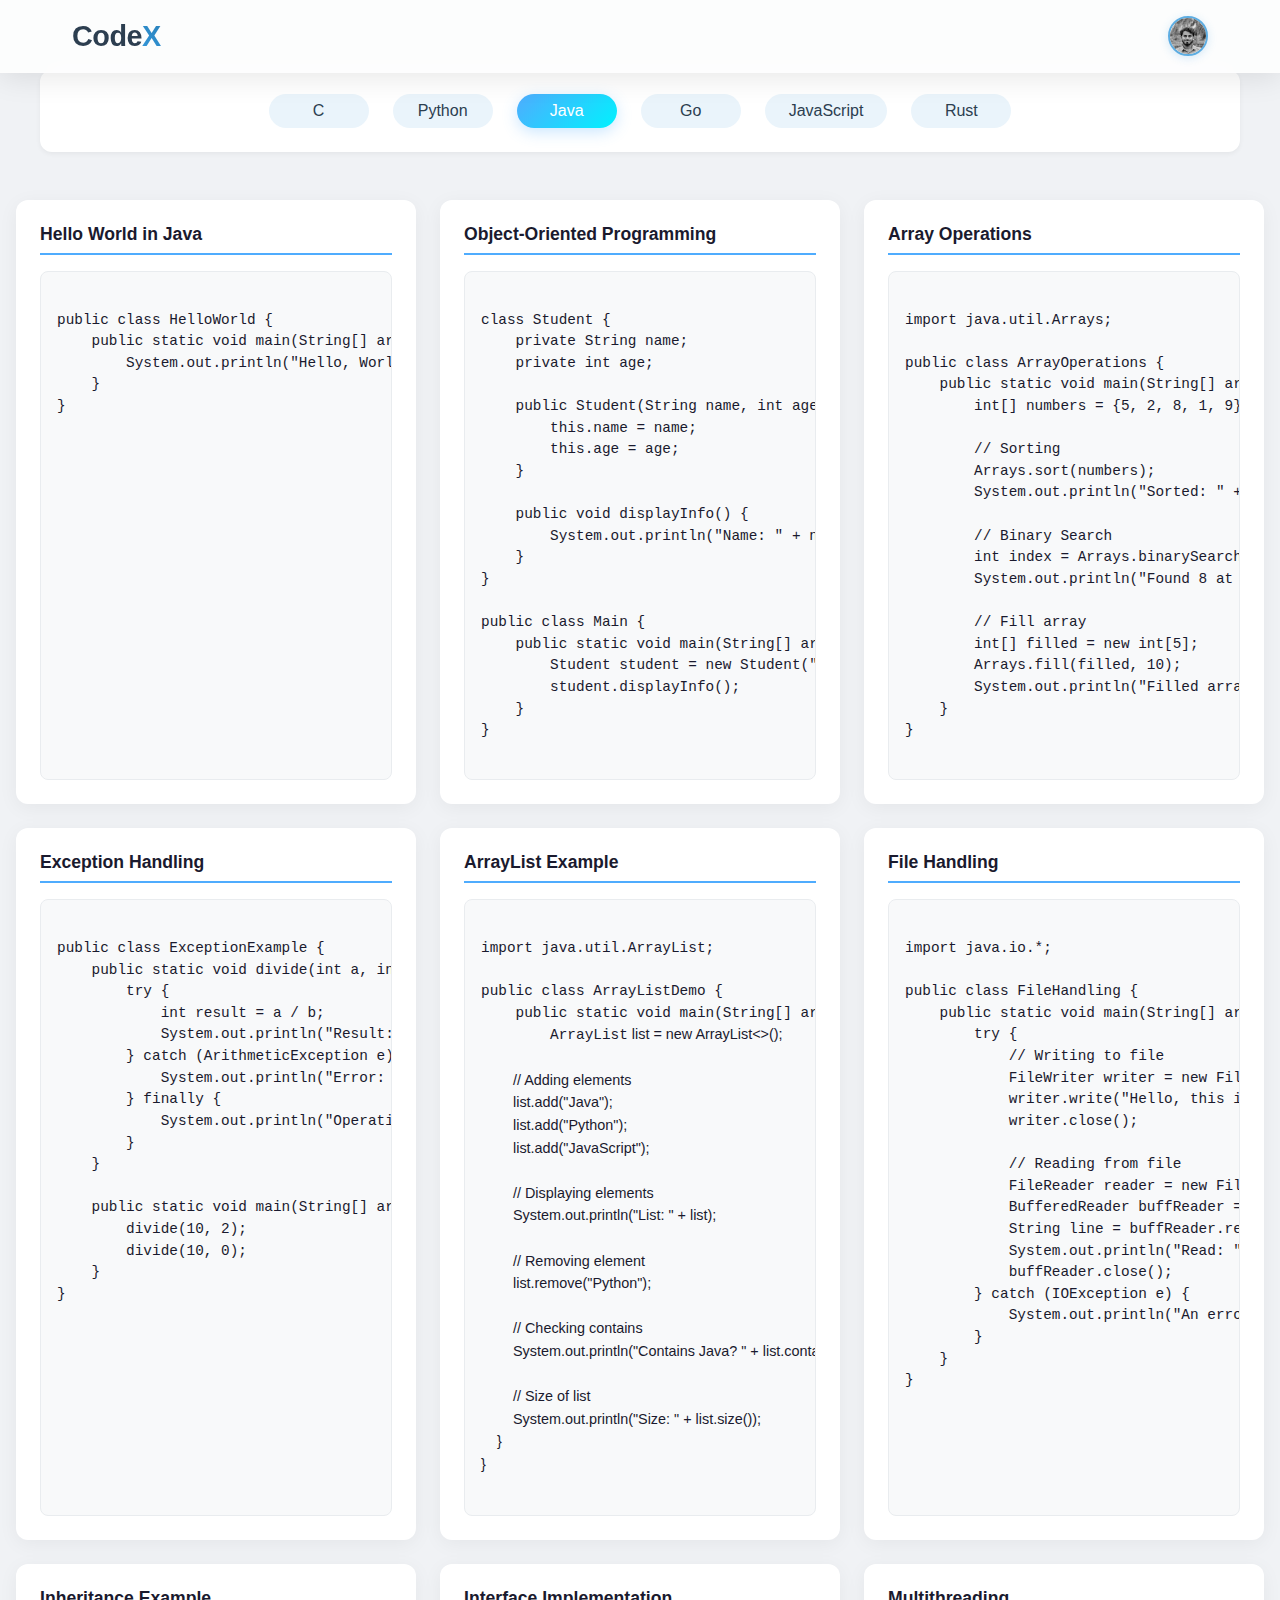
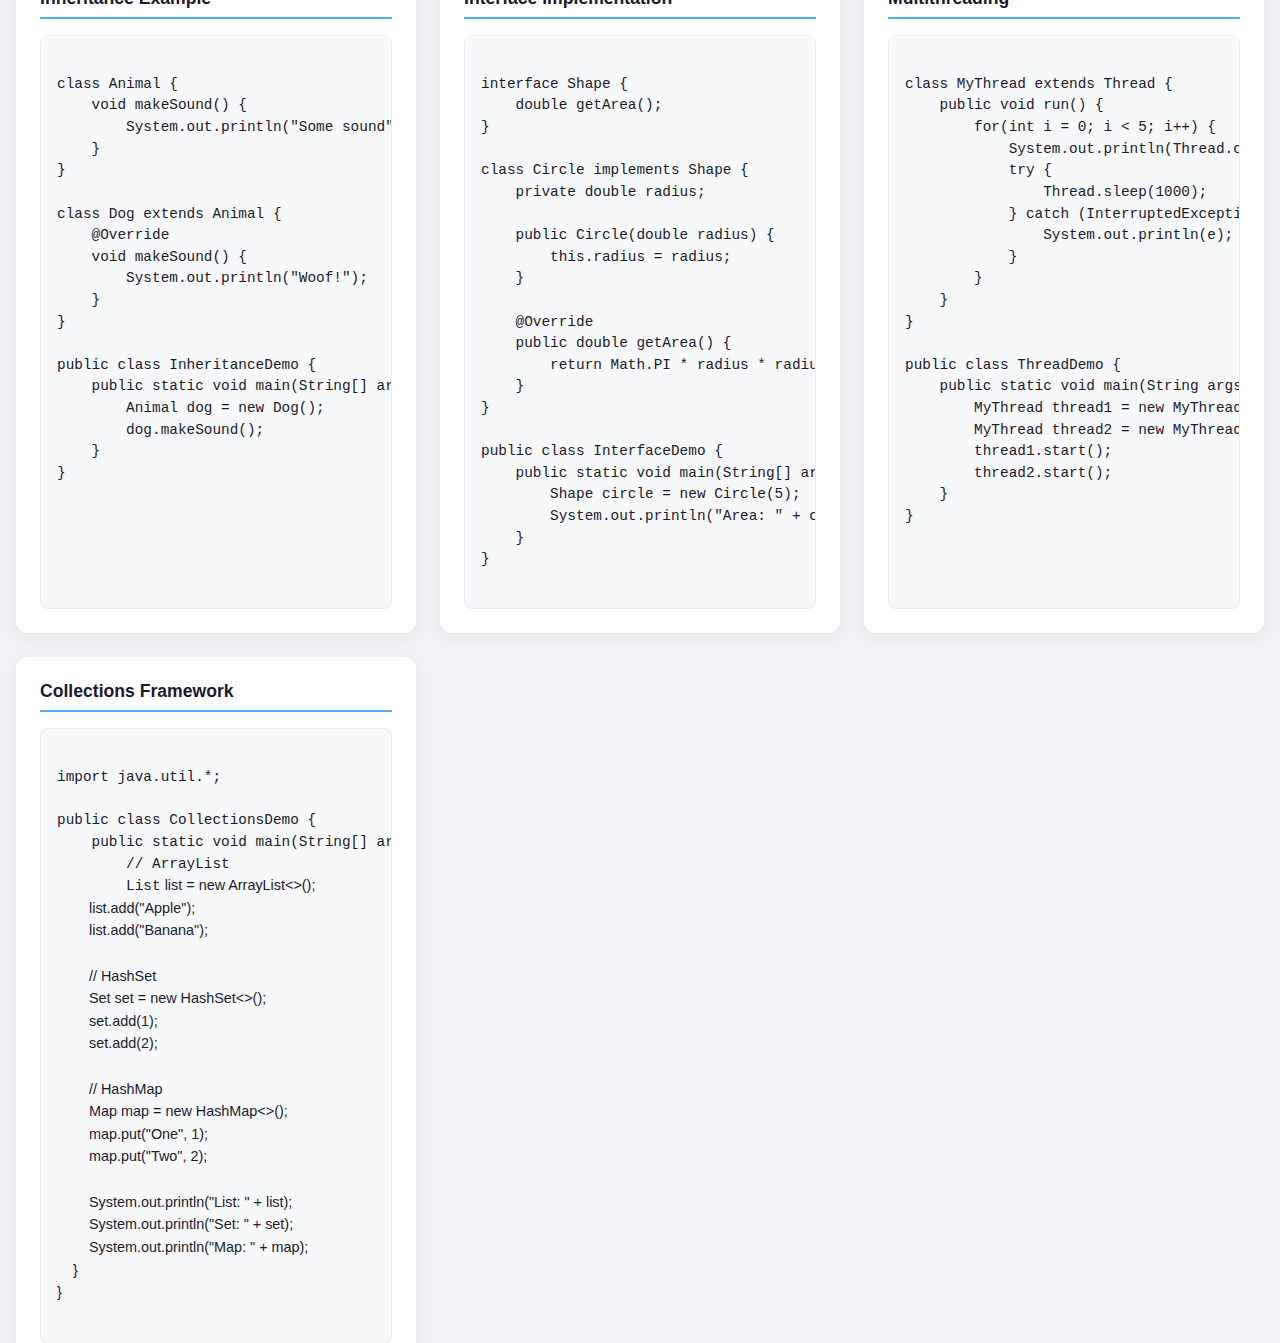
==== java.html @ 55d1ca86 "new" ====
<!DOCTYPE html>
<html lang="en">
<head>
    <meta charset="UTF-8">
    <meta name="viewport" content="width=device-width, initial-scale=1.0">
    <title>CodeX - Java Programming</title>
    <link rel="stylesheet" href="style.css">
    <link rel="stylesheet" href="https://cdnjs.cloudflare.com/ajax/libs/font-awesome/5.15.4/css/all.min.css">
</head>
<body>
  
        <nav>
            <div class="nav-content">
                <div class="logo">
                    <h1>Code<span>X</span></h1>
                </div>
                <div class="nav-profile">
                    <div class="profile-mini">
                        <img src="profile.jpeg" alt="Abdul Mausooq">
                    </div>
                    <div class="nav-menu-backdrop"></div>
                    <div class="nav-menu">
                        <a href="index.html#home"><i class="fas fa-home"></i>Home</a>
                        <a href="index.html#languages"><i class="fas fa-code"></i>Languages</a>
                        <a href="index.html#about"><i class="fas fa-user"></i>About</a>
                        <a href="index.html#contact"><i class="fas fa-envelope"></i>Contact</a>
                    </div>
                </div>
            </div>
        </nav>
   
    
    <div class="sem">
        <a href="c.html">C</a>
        <a href="python.html">Python</a>
        <a href="java.html" class="active">Java</a>
        <a href="go.html">Go</a>
        <a href="javascript.html">JavaScript</a>
        <a href="rust.html">Rust</a>
    </div>

    <div class="cont">
        <div class="box" id="1">
            <h3>Hello World in Java</h3>
            <pre><code>
public class HelloWorld {
    public static void main(String[] args) {
        System.out.println("Hello, World!");
    }
}
            </code></pre>
        </div>

        <div class="box" id="2">
            <h3>Object-Oriented Programming</h3>
            <pre><code>
class Student {
    private String name;
    private int age;

    public Student(String name, int age) {
        this.name = name;
        this.age = age;
    }

    public void displayInfo() {
        System.out.println("Name: " + name + ", Age: " + age);
    }
}

public class Main {
    public static void main(String[] args) {
        Student student = new Student("John", 20);
        student.displayInfo();
    }
}
            </code></pre>
        </div>

        <div class="box" id="3">
            <h3>Array Operations</h3>
            <pre><code>
import java.util.Arrays;

public class ArrayOperations {
    public static void main(String[] args) {
        int[] numbers = {5, 2, 8, 1, 9};
        
        // Sorting
        Arrays.sort(numbers);
        System.out.println("Sorted: " + Arrays.toString(numbers));
        
        // Binary Search
        int index = Arrays.binarySearch(numbers, 8);
        System.out.println("Found 8 at index: " + index);
        
        // Fill array
        int[] filled = new int[5];
        Arrays.fill(filled, 10);
        System.out.println("Filled array: " + Arrays.toString(filled));
    }
}
            </code></pre>
        </div>

        <div class="box" id="4">
            <h3>Exception Handling</h3>
            <pre><code>
public class ExceptionExample {
    public static void divide(int a, int b) {
        try {
            int result = a / b;
            System.out.println("Result: " + result);
        } catch (ArithmeticException e) {
            System.out.println("Error: Division by zero!");
        } finally {
            System.out.println("Operation completed");
        }
    }

    public static void main(String[] args) {
        divide(10, 2);
        divide(10, 0);
    }
}
            </code></pre>
        </div>

        <div class="box" id="5">
            <h3>ArrayList Example</h3>
            <pre><code>
import java.util.ArrayList;

public class ArrayListDemo {
    public static void main(String[] args) {
        ArrayList<String> list = new ArrayList<>();
        
        // Adding elements
        list.add("Java");
        list.add("Python");
        list.add("JavaScript");
        
        // Displaying elements
        System.out.println("List: " + list);
        
        // Removing element
        list.remove("Python");
        
        // Checking contains
        System.out.println("Contains Java? " + list.contains("Java"));
        
        // Size of list
        System.out.println("Size: " + list.size());
    }
}
            </code></pre>
        </div>

        <div class="box" id="6">
            <h3>File Handling</h3>
            <pre><code>
import java.io.*;

public class FileHandling {
    public static void main(String[] args) {
        try {
            // Writing to file
            FileWriter writer = new FileWriter("test.txt");
            writer.write("Hello, this is a test file!");
            writer.close();

            // Reading from file
            FileReader reader = new FileReader("test.txt");
            BufferedReader buffReader = new BufferedReader(reader);
            String line = buffReader.readLine();
            System.out.println("Read: " + line);
            buffReader.close();
        } catch (IOException e) {
            System.out.println("An error occurred: " + e.getMessage());
        }
    }
}
            </code></pre>
        </div>

        <div class="box" id="7">
            <h3>Inheritance Example</h3>
            <pre><code>
class Animal {
    void makeSound() {
        System.out.println("Some sound");
    }
}

class Dog extends Animal {
    @Override
    void makeSound() {
        System.out.println("Woof!");
    }
}

public class InheritanceDemo {
    public static void main(String[] args) {
        Animal dog = new Dog();
        dog.makeSound();
    }
}
            </code></pre>
        </div>

        <div class="box" id="8">
            <h3>Interface Implementation</h3>
            <pre><code>
interface Shape {
    double getArea();
}

class Circle implements Shape {
    private double radius;
    
    public Circle(double radius) {
        this.radius = radius;
    }
    
    @Override
    public double getArea() {
        return Math.PI * radius * radius;
    }
}

public class InterfaceDemo {
    public static void main(String[] args) {
        Shape circle = new Circle(5);
        System.out.println("Area: " + circle.getArea());
    }
}
            </code></pre>
        </div>

        <div class="box" id="9">
            <h3>Multithreading</h3>
            <pre><code>
class MyThread extends Thread {
    public void run() {
        for(int i = 0; i < 5; i++) {
            System.out.println(Thread.currentThread().getId() + " Value " + i);
            try {
                Thread.sleep(1000);
            } catch (InterruptedException e) {
                System.out.println(e);
            }
        }
    }
}

public class ThreadDemo {
    public static void main(String args[]) {
        MyThread thread1 = new MyThread();
        MyThread thread2 = new MyThread();
        thread1.start();
        thread2.start();
    }
}
            </code></pre>
        </div>

        <div class="box" id="10">
            <h3>Collections Framework</h3>
            <pre><code>
import java.util.*;

public class CollectionsDemo {
    public static void main(String[] args) {
        // ArrayList
        List<String> list = new ArrayList<>();
        list.add("Apple");
        list.add("Banana");
        
        // HashSet
        Set<Integer> set = new HashSet<>();
        set.add(1);
        set.add(2);
        
        // HashMap
        Map<String, Integer> map = new HashMap<>();
        map.put("One", 1);
        map.put("Two", 2);
        
        System.out.println("List: " + list);
        System.out.println("Set: " + set);
        System.out.println("Map: " + map);
    }
}
            </code></pre>
        </div>
    </div>

    <script>
        document.querySelectorAll('.box').forEach(box => {
            const codeBlock = box.querySelector('code');
            const copyButton = document.createElement('button');
            copyButton.className = 'copy-btn';
            copyButton.innerHTML = '<i class="fas fa-copy"></i> Copy';
            
            copyButton.addEventListener('click', async () => {
                try {
                    await navigator.clipboard.writeText(codeBlock.textContent.trim());
                    copyButton.innerHTML = '<i class="fas fa-check"></i> Copied!';
                    copyButton.classList.add('copied');
                    setTimeout(() => {
                        copyButton.innerHTML = '<i class="fas fa-copy"></i> Copy';
                        copyButton.classList.remove('copied');
                    }, 2000);
                } catch (err) {
                    console.error('Failed to copy text: ', err);
                }
            });
            
            box.appendChild(copyButton);
        });
    </script>
</body>
</html>
---- style.css ----
@import url('https://fonts.googleapis.com/css2?family=Cormorant+Garamond:ital,wght@0,300;1,400&family=EB+Garamond:wght@400;800&display=swap');
/* font-family: 'Cormorant Garamond', serif;
font-family: 'EB Garamond', serif; */
*{
    margin: 0;
    padding: 0;
    box-sizing: border-box;
    font-family: 'Segoe UI', sans-serif;
}
body{
    background: #f0f2f5;
}

header {
    background: #2c3e50;
    padding: 1rem 2rem;
    box-shadow: 0 2px 5px rgba(0,0,0,0.1);
}

nav h1 {
    color: #fff;
    font-size: 2rem;
    letter-spacing: 1px;
}

nav h1 span {
    color: #3498db;
}

.sem {
    display: flex;
    justify-content: center;
    gap: 1.5rem;
    padding: 1.5rem;
    background: #fff;
    margin: 70px auto 2rem;
    box-shadow: 0 2px 5px rgba(0,0,0,0.05);
    flex-wrap: wrap;
    max-width: 1200px;
    border-radius: 12px;
}

.sem a {
    text-decoration: none;
    color: #2c3e50;
    padding: 0.5rem 1.5rem;
    border-radius: 25px;
    transition: all 0.3s ease;
    min-width: 100px;
    text-align: center;
    font-weight: 500;
    background: rgba(52, 152, 219, 0.1);
}

.sem a:hover {
    background: linear-gradient(135deg, #4facfe 0%, #00f2fe 100%);
    color: #fff;
    transform: translateY(-2px);
    box-shadow: 0 4px 15px rgba(79, 172, 254, 0.3);
}

.sem a.active {
    background: linear-gradient(135deg, #4facfe 0%, #00f2fe 100%);
    color: #fff;
    box-shadow: 0 4px 15px rgba(79, 172, 254, 0.3);
}

.cont {
    display: grid;
    grid-template-columns: repeat(auto-fit, minmax(300px, 1fr));
    gap: 1.5rem;
    padding: 1rem;
    max-width: 1400px;
    margin: 0 auto;
}

.box {
    background: #ffffff;
    border-radius: 12px;
    padding: 1.5rem;
    box-shadow: 0 4px 20px rgba(0, 0, 0, 0.05);
    transition: all 0.3s ease;
    display: flex;
    flex-direction: column;
    height: 100%;
    position: relative;
    overflow: hidden;
}

.box:hover {
    transform: translateY(-5px);
    box-shadow: 0 8px 25px rgba(0, 0, 0, 0.1);
}

.box h3 {
    color: #1a1a2e;
    margin-bottom: 1rem;
    padding-bottom: 0.5rem;
    border-bottom: 2px solid #4facfe;
    font-size: 1.1rem;
}

pre {
    flex: 1;
    margin: 0;
    position: relative;
    background: #f8f9fa;
    border-radius: 8px;
    border: 1px solid #e9ecef;
}

pre code {
    display: block;
    padding: 1rem;
    overflow-x: auto;
    font-family: 'Consolas', monospace;
    font-size: 0.9rem;
    color: #1a1a2e;
    line-height: 1.5;
}

.copy-btn {
    position: absolute;
    top: 1rem;
    right: 1rem;
    padding: 0.5rem 1rem;
    background: #4facfe;
    color: white;
    border: none;
    border-radius: 6px;
    cursor: pointer;
    opacity: 0;
    transform: translateY(-5px);
    transition: all 0.3s ease;
    font-size: 0.9rem;
    display: flex;
    align-items: center;
    gap: 0.5rem;
}

.box:hover .copy-btn {
    opacity: 1;
    transform: translateY(0);
}

.copy-btn:hover {
    background: #2980b9;
    transform: translateY(-2px);
}

.copy-btn.copied {
    background: #27ae60;
}

.copy-btn i {
    font-size: 0.9rem;
}

/* Animations */
@keyframes fadeIn {
    from {
        opacity: 0;
        transform: translateY(20px);
    }
    to {
        opacity: 1;
        transform: translateY(0);
    }
}

/* Scrollbar Styling */
::-webkit-scrollbar {
    width: 8px;
    height: 8px;
}

::-webkit-scrollbar-track {
    background: #f1f1f1;
}

::-webkit-scrollbar-thumb {
    background: #3498db;
    border-radius: 4px;
}

/* Media Queries */
@media (max-width: 768px) {
    .sem {
        gap: 1rem;
        padding: 1rem;
        margin: 60px 1rem 1.5rem;
    }
    
    .sem a {
        min-width: 80px;
        padding: 0.5rem 1rem;
        font-size: 0.9rem;
    }
    
    .cont {
        grid-template-columns: 1fr;
    }
    
    .box {
        margin: 0.5rem 0;
    }
}

/* Optional: Add syntax highlighting colors */
.keyword { color: #e83e8c; }
.string { color: #28a745; }
.comment { color: #6c757d; }
.function { color: #007bff; }
.number { color: #fd7e14; }

/* Optional: Add animation for the copy button */
@keyframes popIn {
    0% { transform: scale(0.8); }
    50% { transform: scale(1.1); }
    100% { transform: scale(1); }
}

.copy-btn.copied {
    animation: popIn 0.3s ease-in-out;
}

/* Hero Section */
.hero {
    background: linear-gradient(135deg, #2c3e50 0%, #3498db 100%);
    color: white;
    padding: 4rem 2rem;
    text-align: center;
}

.hero-content h1 {
    font-size: 3rem;
    margin-bottom: 1rem;
}

.hero-content p {
    font-size: 1.2rem;
    margin-bottom: 2rem;
}

.cta-buttons {
    display: flex;
    gap: 1rem;
    justify-content: center;
}

.cta-primary, .cta-secondary {
    padding: 0.8rem 1.5rem;
    border-radius: 25px;
    text-decoration: none;
    transition: all 0.3s ease;
}

.cta-primary {
    background: #3498db;
    color: white;
}

.cta-secondary {
    background: white;
    color: #2c3e50;
}

/* Language Grid */
.language-grid {
    padding: 4rem 2rem;
}

.grid {
    display: grid;
    grid-template-columns: repeat(auto-fit, minmax(250px, 1fr));
    gap: 2rem;
    padding: 2rem 0;
}

.card {
    background: white;
    padding: 2rem;
    border-radius: 10px;
    text-align: center;
    text-decoration: none;
    color: #2c3e50;
    box-shadow: 0 2px 15px rgba(0,0,0,0.1);
    transition: transform 0.3s ease;
}

.card:hover {
    transform: translateY(-5px);
}

.card i {
    font-size: 2.5rem;
    color: #3498db;
    margin-bottom: 1rem;
}

/* About Section */
.about {
    background: #f8f9fa;
    padding: 5rem 2rem;
    position: relative;
    overflow: hidden;
}

.about h2 {
    text-align: center;
    margin-bottom: 3rem;
    font-size: 2.5rem;
    color: #2c3e50;
}

.about h2 span {
    color: #3498db;
}

.about-content {
    max-width: 1200px;
    margin: 0 auto;
}

.about-description {
    text-align: center;
    max-width: 800px;
    margin: 0 auto 3rem;
    font-size: 1.1rem;
    line-height: 1.6;
    color: #555;
}

.features {
    display: grid;
    grid-template-columns: repeat(auto-fit, minmax(250px, 1fr));
    gap: 2rem;
    margin: 3rem 0;
}

.feature {
    background: white;
    padding: 2rem;
    border-radius: 10px;
    text-align: center;
    transition: transform 0.3s ease, box-shadow 0.3s ease;
    box-shadow: 0 2px 15px rgba(0,0,0,0.1);
}

.feature:hover {
    transform: translateY(-5px);
    box-shadow: 0 5px 20px rgba(0,0,0,0.15);
}

.feature i {
    font-size: 2.5rem;
    color: #3498db;
    margin-bottom: 1.5rem;
}

.feature h4 {
    color: #2c3e50;
    margin-bottom: 1rem;
    font-size: 1.2rem;
}

.feature p {
    color: #666;
    line-height: 1.5;
}

.about-stats {
    display: flex;
    justify-content: center;
    gap: 4rem;
    margin-top: 4rem;
}

.stat {
    text-align: center;
}

.stat-number {
    display: block;
    font-size: 2.5rem;
    font-weight: bold;
    color: #3498db;
    margin-bottom: 0.5rem;
}

.stat-label {
    color: #666;
    font-size: 1.1rem;
}

/* Animation for stats */
@keyframes countUp {
    from { opacity: 0; transform: translateY(20px); }
    to { opacity: 1; transform: translateY(0); }
}

.stat {
    animation: countUp 1s ease-out forwards;
}

/* Responsive Design */
@media (max-width: 768px) {
    .about {
        padding: 3rem 1rem;
    }

    .features {
        grid-template-columns: 1fr;
        gap: 1.5rem;
    }

    .about-stats {
        flex-direction: column;
        gap: 2rem;
    }

    .stat-number {
        font-size: 2rem;
    }
}

/* Contact Section */
.contact {
    padding: 5rem 2rem;
    background: linear-gradient(135deg, #f8f9fa 0%, #e9ecef 100%);
}

.contact h2 {
    text-align: center;
    margin-bottom: 2rem;
    font-size: 2.5rem;
    color: #2c3e50;
}

.contact h2 span {
    color: #3498db;
}

.contact-content {
    max-width: 800px;
    margin: 0 auto;
    text-align: center;
}

.contact-description {
    font-size: 1.1rem;
    color: #666;
    margin-bottom: 3rem;
    line-height: 1.6;
}

.social-links {
    display: flex;
    justify-content: center;
    gap: 2rem;
    margin-bottom: 3rem;
    flex-wrap: wrap;
}

.social-link {
    display: flex;
    flex-direction: column;
    align-items: center;
    text-decoration: none;
    color: #2c3e50;
    padding: 1.5rem;
    border-radius: 10px;
    background: white;
    box-shadow: 0 2px 15px rgba(0,0,0,0.1);
    transition: all 0.3s ease;
    min-width: 120px;
}

.social-link:hover {
    transform: translateY(-5px);
    box-shadow: 0 5px 20px rgba(0,0,0,0.15);
    color: #3498db;
}

.social-link i {
    font-size: 2rem;
    margin-bottom: 0.8rem;
}

.social-link span {
    font-size: 0.9rem;
    font-weight: 500;
}

.contact-footer {
    margin-top: 3rem;
    padding-top: 2rem;
    border-top: 1px solid #dee2e6;
}

.contact-footer p {
    color: #666;
    margin: 0.5rem 0;
}

/* Animation for social links */
@keyframes fadeInUp {
    from {
        opacity: 0;
        transform: translateY(20px);
    }
    to {
        opacity: 1;
        transform: translateY(0);
    }
}

.social-link {
    animation: fadeInUp 0.5s ease forwards;
    animation-delay: calc(var(--i) * 0.1s);
}

/* Footer */
footer {
    background: #2c3e50;
    color: white;
    padding: 2rem;
}

.footer-content {
    display: flex;
    justify-content: space-between;
    align-items: center;
    max-width: 1200px;
    margin: 0 auto;
}

.footer-links {
    display: flex;
    gap: 1rem;
}

.footer-links a {
    color: white;
    text-decoration: none;
}

/* Responsive Design */
@media (max-width: 768px) {
    .hero-content h1 {
        font-size: 2rem;
    }
    
    .cta-buttons {
        flex-direction: column;
        align-items: center;
    }
    
    .footer-content {
        flex-direction: column;
        text-align: center;
        gap: 1rem;
    }
}

/* Navigation */
nav {
    position: fixed;
    top: 0;
    left: 0;
    right: 0;
    z-index: 1000;
    backdrop-filter: blur(10px);
    -webkit-backdrop-filter: blur(10px);
    background: rgba(255, 255, 255, 0.8);
    border-bottom: 1px solid rgba(255, 255, 255, 0.1);
    box-shadow: 0 4px 30px rgba(0, 0, 0, 0.1);
}

.nav-content {
    max-width: 1200px;
    margin: 0 auto;
    display: flex;
    justify-content: space-between;
    align-items: center;
    padding: 1rem 2rem;
}

.logo h1 {
    color: #2c3e50;
    font-size: 1.8rem;
    font-weight: 700;
    letter-spacing: -0.5px;
}

.logo span {
    color: #3498db;
    background: linear-gradient(45deg, #3498db, #2980b9);
    -webkit-background-clip: text;
    -webkit-text-fill-color: transparent;
}

.nav-profile {
    position: relative;
}

.profile-mini {
    width: 40px;
    height: 40px;
    border-radius: 50%;
    overflow: hidden;
    cursor: pointer;
    border: 2px solid rgba(52, 152, 219, 0.8);
    box-shadow: 0 2px 10px rgba(52, 152, 219, 0.2);
    transition: all 0.3s ease;
}

.profile-mini img {
    width: 100%;
    height: 100%;
    object-fit: cover;
    filter: grayscale(100%);
    transition: all 0.3s ease;
}

.profile-mini:hover {
    transform: scale(1.1);
    border-color: #3498db;
}

.profile-mini:hover img {
    filter: grayscale(0%);
}

.nav-menu {
    position: absolute;
    top: calc(100% + 10px);
    right: 0;
    background: rgba(255, 255, 255, 0.95);
    backdrop-filter: blur(10px);
    -webkit-backdrop-filter: blur(10px);
    border-radius: 16px;
    padding: 0.8rem 0;
    box-shadow: 0 4px 30px rgba(0, 0, 0, 0.1),
                inset 0 1px 0 rgba(255, 255, 255, 0.6);
    border: 1px solid rgba(255, 255, 255, 0.3);
    opacity: 0;
    visibility: hidden;
    transform: translateY(20px);
    transition: all 0.4s cubic-bezier(0.165, 0.84, 0.44, 1);
    min-width: 200px;
    z-index: 1000;
    pointer-events: none;
}

.nav-profile:hover .nav-menu {
    opacity: 1;
    visibility: visible;
    transform: translateY(0);
    pointer-events: auto;
}

.nav-menu a {
    display: flex;
    align-items: center;
    padding: 0.8rem 1.5rem;
    color: #2c3e50;
    text-decoration: none;
    font-weight: 500;
    font-size: 0.95rem;
    transition: all 0.15s ease;
    opacity: 0;
    transform: translateX(-5px);
    gap: 10px;
}

.nav-profile:hover .nav-menu a {
    opacity: 1;
    transform: translateX(0);
}

/* Style the icons */
.nav-menu a i {
    width: 20px;
    text-align: center;
    font-size: 1rem;
    transition: transform 0.15s ease;
}

/* Color each icon */
.nav-menu a[href="#home"] i { color: #3498db; }
.nav-menu a[href="#languages"] i { color: #e74c3c; }
.nav-menu a[href="#about"] i { color: #2ecc71; }
.nav-menu a[href="#contact"] i { color: #f39c12; }

/* Hover effects */
.nav-menu a:hover {
    background: rgba(52, 152, 219, 0.1);
    padding-left: 2rem;
}

.nav-menu a:hover i {
    transform: scale(1.1);
}

/* Remove the previous ::before pseudo-elements */
.nav-menu a::before {
    display: none;
}

/* Dropdown arrow */
.nav-menu::before {
    content: '';
    position: absolute;
    top: -8px;
    right: 16px;
    border-left: 8px solid transparent;
    border-right: 8px solid transparent;
    border-bottom: 8px solid rgba(255, 255, 255, 0.95);
    transition: opacity 0.3s ease;
    opacity: 0;
}

.nav-profile:hover .nav-menu::before {
    opacity: 1;
    transition-delay: 0.1s;
}

/* Add subtle line between items */
.nav-menu a:not(:last-child) {
    border-bottom: 1px solid rgba(0, 0, 0, 0.05);
}

/* Mobile optimization */
@media (max-width: 768px) {
    .nav-menu {
        position: fixed;
        top: auto;
        bottom: 20px;
        right: 20px;
        transform: translateY(100px);
        padding: 0.5rem;
        background: rgba(255, 255, 255, 0.98);
    }

    .nav-profile:hover .nav-menu {
        transform: translateY(0);
    }

    .nav-menu::before {
        display: none;
    }

    .nav-menu a {
        padding: 0.7rem 1.2rem;
        font-size: 0.9rem;
    }
}

/* Add subtle animation for menu appearance */
@keyframes menuFadeIn {
    from {
        opacity: 0;
        transform: translateY(-20px);
    }
    to {
        opacity: 1;
        transform: translateY(0);
    }
}

.nav-menu.visible {
    animation: menuFadeIn 0.3s ease forwards;
}

/* Profile Image Styling */
.profile-container {
    position: relative;
    width: 200px;
    height: 200px;
    margin: 0 auto 2rem;
    border-radius: 50%;
    overflow: hidden;
    border: 4px solid #fff;
    box-shadow: 0 5px 15px rgba(0,0,0,0.3);
    animation: profileFadeIn 1s ease-out;
}

.profile-image {
    width: 100%;
    height: 100%;
    object-fit: cover;
    filter: grayscale(100%);
    transition: all 0.5s ease;
}

.profile-overlay {
    position: absolute;
    top: 0;
    left: 0;
    width: 100%;
    height: 100%;
    background: linear-gradient(180deg, rgba(52, 152, 219, 0) 0%, rgba(52, 152, 219, 0.1) 100%);
    transition: opacity 0.3s ease;
}

.profile-container:hover .profile-image {
    filter: grayscale(0%);
    transform: scale(1.1);
}

.profile-container:hover .profile-overlay {
    opacity: 0;
}

@keyframes profileFadeIn {
    from {
        opacity: 0;
        transform: translateY(20px);
    }
    to {
        opacity: 1;
        transform: translateY(0);
    }
}

/* Responsive adjustments */
@media (max-width: 768px) {
    .profile-container {
        width: 150px;
        height: 150px;
        margin-bottom: 1.5rem;
    }
}

.programmer-animation {
    width: 300px;
    height: 300px;
    margin: 0 auto 2rem;
    animation: float 3s ease-in-out infinite;
}

.programmer-animation img {
    width: 100%;
    height: 100%;
    object-fit: contain;
    mix-blend-mode: multiply;
}

@keyframes float {
    0% {
        transform: translateY(0px);
    }
    50% {
        transform: translateY(-10px);
    }
    100% {
        transform: translateY(0px);
    }
}

/* Responsive adjustments */
@media (max-width: 768px) {
    .programmer-animation {
        width: 200px;
        height: 200px;
    }
}

/* Mobile-specific styles */
@media (max-width: 768px) {
    .nav-menu {
        position: fixed;
        top: auto;
        bottom: 80px; /* Increased distance from bottom */
        right: 20px;
        background: rgba(255, 255, 255, 0.98);
        box-shadow: 0 5px 20px rgba(0, 0, 0, 0.15);
        border-radius: 12px;
        padding: 0.5rem;
        min-width: 160px; /* Reduced width for mobile */
        transform: translateY(10px);
        z-index: 1001; /* Ensure it's above other elements */
    }

    .nav-menu a {
        padding: 12px 16px;
        margin: 2px 0;
        border-radius: 8px;
        font-size: 14px; /* Slightly smaller font */
        display: flex;
        align-items: center;
        justify-content: flex-start;
        gap: 10px;
    }

    /* Remove the dropdown arrow for mobile */
    .nav-menu::before {
        display: none;
    }

    /* Add touch-friendly tap targets */
    .nav-menu a {
        min-height: 44px; /* iOS recommended touch target size */
    }

    /* Prevent body scroll when menu is open */
    body.menu-open {
        overflow: hidden;
    }

    /* Add backdrop for mobile */
    .nav-menu-backdrop {
        display: none;
        position: fixed;
        top: 0;
        left: 0;
        right: 0;
        bottom: 0;
        background: rgba(0, 0, 0, 0.5);
        z-index: 1000;
    }

    .nav-menu-backdrop.active {
        display: block;
    }
}

/* iPhone-specific adjustments */
@media (max-width: 390px) { /* iPhone 14 width */
    .nav-menu {
        right: 50%;
        transform: translateX(50%) translateY(10px);
        width: 90%;
        max-width: 300px;
        bottom: 100px;
    }

    .nav-profile:hover .nav-menu {
        transform: translateX(50%) translateY(0);
    }
}

/* Mobile Navigation Styles */
@media (max-width: 800px) {
    nav {
        position: fixed;
        bottom: 0;
        top: auto;
        background: rgba(255, 255, 255, 0.95);
        backdrop-filter: blur(10px);
        border-top: 1px solid rgba(0, 0, 0, 0.1);
        box-shadow: 0 -2px 10px rgba(0, 0, 0, 0.1);
    }

    .nav-content {
        padding: 0.8rem 1rem;
    }

    .nav-menu {
        position: fixed;
        bottom: 70px;
        left: 50%;
        transform: translateX(-50%);
        width: 90%;
        max-width: 360px;
        background: white;
        border-radius: 16px;
        box-shadow: 0 -2px 20px rgba(0, 0, 0, 0.15);
        display: none;
    }

    .nav-menu.active {
        display: block;
        animation: slideUp 0.3s ease-out forwards;
    }

    .nav-menu a {
        padding: 15px 20px;
        border-radius: 8px;
        margin: 5px 10px;
        font-size: 16px;
        display: flex;
        align-items: center;
        gap: 15px;
        background: rgba(255, 255, 255, 0.95);
    }

    .nav-menu a i {
        font-size: 20px;
    }

    /* Bottom Navigation Bar */
    .mobile-nav {
        display: flex;
        justify-content: space-between;
        align-items: center;
        padding: 0 20px;
    }

    .logo h1 {
        font-size: 1.5rem;
    }

    .profile-mini {
        width: 35px;
        height: 35px;
    }

    /* Animation for menu slide up */
    @keyframes slideUp {
        from {
            transform: translate(-50%, 20px);
            opacity: 0;
        }
        to {
            transform: translate(-50%, 0);
            opacity: 1;
        }
    }

    /* Backdrop styles */
    .nav-menu-backdrop.active {
        background: rgba(0, 0, 0, 0.5);
        backdrop-filter: blur(4px);
    }
}

/* Additional adjustments for shorter screens */
@media (max-height: 950px) and (max-width: 800px) {
    .nav-menu {
        bottom: 80px;
        max-height: calc(100vh - 180px);
        overflow-y: auto;
    }

    .nav-menu a {
        padding: 12px 16px;
    }
}

/* Responsive adjustments */
@media (max-width: 1200px) {
    .cont {
        grid-template-columns: repeat(auto-fit, minmax(280px, 1fr));
        padding: 1rem;
    }
}

@media (max-width: 768px) {
    .cont {
        grid-template-columns: 1fr;
        gap: 1rem;
        padding: 0.8rem;
    }

    .box {
        padding: 1.2rem;
        margin: 0.5rem 0;
    }

    .box h3 {
        font-size: 1rem;
        margin-bottom: 0.8rem;
    }

    pre code {
        font-size: 0.85rem;
        padding: 0.8rem;
    }

    .copy-btn {
        opacity: 1;
        transform: none;
        top: 0.8rem;
        right: 0.8rem;
        padding: 0.4rem 0.8rem;
        font-size: 0.8rem;
    }
}

/* Small screens */
@media (max-width: 480px) {
    .cont {
        padding: 0.5rem;
    }

    .box {
        padding: 1rem;
        border-radius: 8px;
    }

    pre {
        margin-top: 0.5rem;
    }

    pre code {
        padding: 0.8rem;
        font-size: 0.8rem;
    }
}

/* Landscape mode */
@media (max-height: 500px) and (orientation: landscape) {
    .cont {
        grid-template-columns: repeat(auto-fit, minmax(250px, 1fr));
    }

    .box {
        padding: 1rem;
    }

    pre code {
        max-height: 200px;
        overflow-y: auto;
    }
}

/* Dark mode support */
@media (prefers-color-scheme: dark) {
    .box {
        background: #1a1a2e;
        border: 1px solid rgba(255, 255, 255, 0.1);
    }

    .box h3 {
        color: #ffffff;
    }

    pre {
        background: #16213e;
        border-color: rgba(255, 255, 255, 0.1);
    }

    pre code {
        color: #ffffff;
    }
}
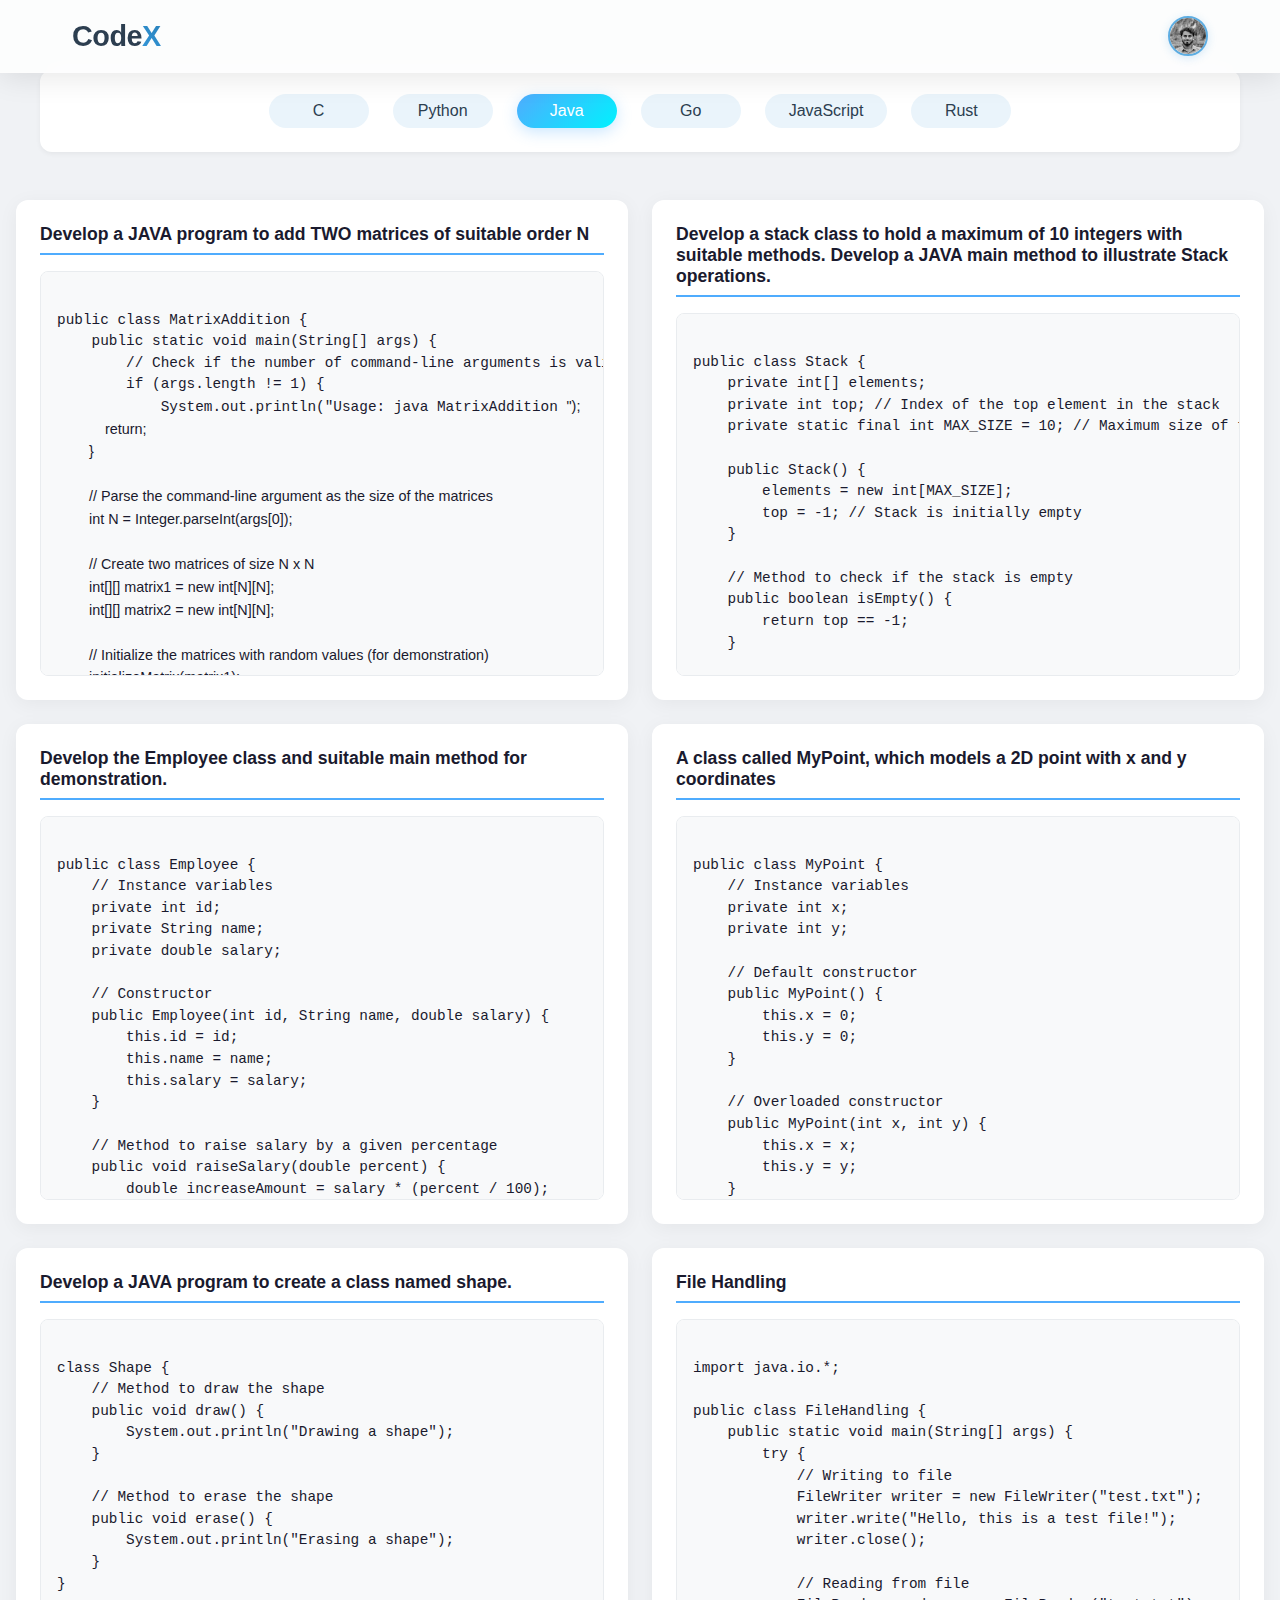
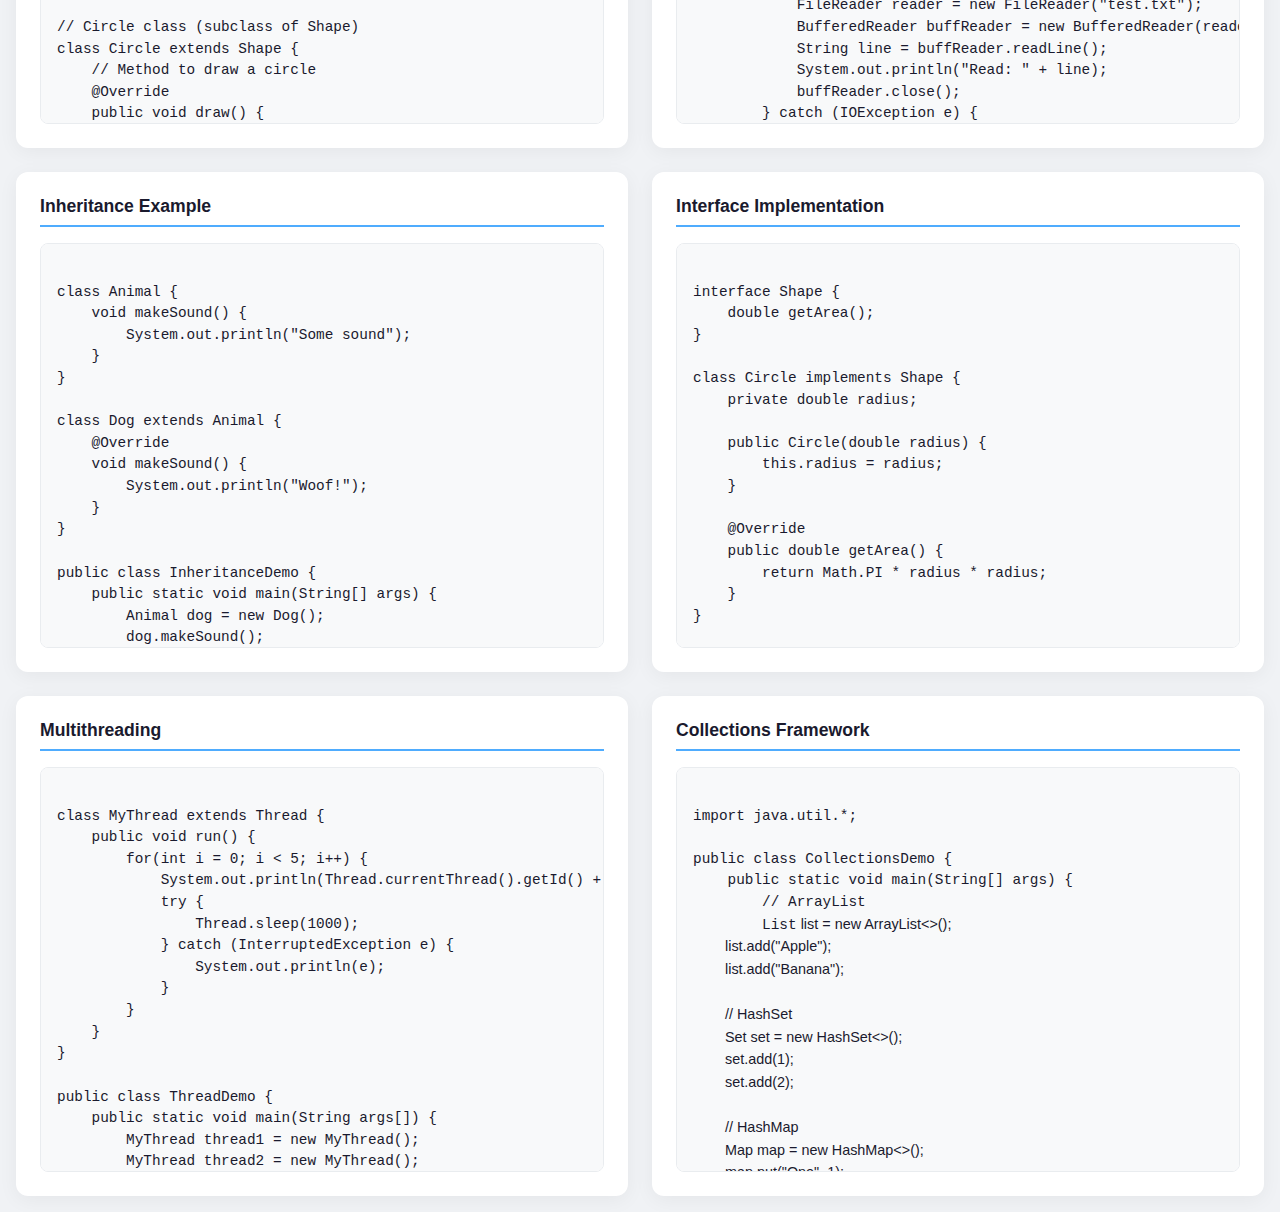
==== commit f07f3e5e: "java" ====
--- a/java.html
+++ b/java.html
@@ -41,116 +41,381 @@
 
     <div class="cont">
         <div class="box" id="1">
-            <h3>Hello World in Java</h3>
-            <pre><code>
-public class HelloWorld {
-    public static void main(String[] args) {
-        System.out.println("Hello, World!");
-    }
-}
+            <h3>Develop a JAVA program to add TWO matrices of suitable order N </h3>
+            <pre><code>
+public class MatrixAddition {
+    public static void main(String[] args) {
+        // Check if the number of command-line arguments is valid
+        if (args.length != 1) {
+            System.out.println("Usage: java MatrixAddition <N>");
+            return;
+        }
+
+        // Parse the command-line argument as the size of the matrices
+        int N = Integer.parseInt(args[0]);
+
+        // Create two matrices of size N x N
+        int[][] matrix1 = new int[N][N];
+        int[][] matrix2 = new int[N][N];
+
+        // Initialize the matrices with random values (for demonstration)
+        initializeMatrix(matrix1);
+        initializeMatrix(matrix2);
+
+        // Print the original matrices
+        System.out.println("Matrix 1:");
+        printMatrix(matrix1);
+        System.out.println("Matrix 2:");
+        printMatrix(matrix2);
+
+        // Add the matrices
+        int[][] sumMatrix = addMatrices(matrix1, matrix2);
+
+        // Print the result
+        System.out.println("Sum of the matrices:");
+        printMatrix(sumMatrix);
+    }
+
+    // Method to initialize a matrix with random values (for demonstration)
+    public static void initializeMatrix(int[][] matrix) {
+        int N = matrix.length;
+        for (int i = 0; i < N; i++) {
+            for (int j = 0; j < N; j++) {
+                matrix[i][j] = (int) (Math.random() * 10);
+            }
+        }
+    }
+
+    // Method to add two matrices
+    public static int[][] addMatrices(int[][] matrix1, int[][] matrix2) {
+        int N = matrix1.length;
+        int[][] sumMatrix = new int[N][N];
+        for (int i = 0; i < N; i++) {
+            for (int j = 0; j < N; j++) {
+                sumMatrix[i][j] = matrix1[i][j] + matrix2[i][j];
+            }
+        }
+        return sumMatrix;
+    }
+
+    // Method to print a matrix
+    public static void printMatrix(int[][] matrix) {
+        int N = matrix.length;
+        for (int i = 0; i < N; i++) {
+            for (int j = 0; j < N; j++) {
+                System.out.print(matrix[i][j] + " ");
+            }
+            System.out.println();
+        }
+        System.out.println();
+    }
+}
+
             </code></pre>
         </div>
 
         <div class="box" id="2">
-            <h3>Object-Oriented Programming</h3>
-            <pre><code>
-class Student {
+            <h3>Develop a stack class to hold a maximum of 10 integers with suitable methods. Develop a JAVA main method to illustrate Stack operations.</h3>
+            <pre><code>
+public class Stack {
+    private int[] elements;
+    private int top; // Index of the top element in the stack
+    private static final int MAX_SIZE = 10; // Maximum size of the stack
+
+    public Stack() {
+        elements = new int[MAX_SIZE];
+        top = -1; // Stack is initially empty
+    }
+
+    // Method to check if the stack is empty
+    public boolean isEmpty() {
+        return top == -1;
+    }
+
+    // Method to check if the stack is full
+    public boolean isFull() {
+        return top == MAX_SIZE - 1;
+    }
+
+    // Method to push an element onto the stack
+    public void push(int element) {
+        if (isFull()) {
+            System.out.println("Stack overflow! Cannot push element " + element);
+            return;
+        }
+        elements[++top] = element;
+        System.out.println("Pushed element " + element + " onto the stack");
+    }
+
+    // Method to pop an element from the stack
+    public int pop() {
+        if (isEmpty()) {
+            System.out.println("Stack underflow! Cannot pop element");
+            return -1; // Return a default value indicating failure
+        }
+        int poppedElement = elements[top--];
+        System.out.println("Popped element " + poppedElement + " from the stack");
+        return poppedElement;
+    }
+
+    // Method to peek at the top element of the stack
+    public int peek() {
+        if (isEmpty()) {
+            System.out.println("Stack is empty! Cannot peek");
+            return -1; // Return a default value indicating failure
+        }
+        return elements[top];
+    }
+
+    // Method to display the elements of the stack
+    public void display() {
+        if (isEmpty()) {
+            System.out.println("Stack is empty!");
+            return;
+        }
+        System.out.print("Stack elements: ");
+        for (int i = top; i >= 0; i--) {
+            System.out.print(elements[i] + " ");
+        }
+        System.out.println();
+    }
+
+    public static void main(String[] args) {
+        Stack stack = new Stack();
+
+        stack.push(5);
+        stack.push(10);
+        stack.push(15);
+        stack.display();
+
+        int poppedElement = stack.pop();
+        System.out.println("Popped element: " + poppedElement);
+        stack.display();
+
+        int peekedElement = stack.peek();
+        System.out.println("Peeked element: " + peekedElement);
+    }
+}
+
+            </code></pre>
+        </div>
+
+        <div class="box" id="3">
+            <h3>Develop the Employee class and suitable main method for demonstration.</h3>
+            <pre><code>
+public class Employee {
+    // Instance variables
+    private int id;
     private String name;
-    private int age;
-
-    public Student(String name, int age) {
+    private double salary;
+
+    // Constructor
+    public Employee(int id, String name, double salary) {
+        this.id = id;
         this.name = name;
-        this.age = age;
-    }
-
-    public void displayInfo() {
-        System.out.println("Name: " + name + ", Age: " + age);
-    }
-}
-
+        this.salary = salary;
+    }
+
+    // Method to raise salary by a given percentage
+    public void raiseSalary(double percent) {
+        double increaseAmount = salary * (percent / 100);
+        salary += increaseAmount;
+    }
+
+    // Method to display employee details
+    public void displayDetails() {
+        System.out.println("Employee ID: " + id);
+        System.out.println("Employee Name: " + name);
+        System.out.println("Employee Salary: $" + salary);
+    }
+
+    // Main method for demonstration
+    public static void main(String[] args) {
+        // Create an Employee object
+        Employee employee = new Employee(101, "John Doe", 50000);
+
+        // Display original details
+        System.out.println("Original Employee Details:");
+        employee.displayDetails();
+        System.out.println();
+
+        // Raise salary by 10%
+        System.out.println("After Salary Raise:");
+        employee.raiseSalary(10);
+        employee.displayDetails();
+    }
+}
+
+            </code></pre>
+        </div>
+
+        <div class="box" id="4">
+            <h3>A class called MyPoint, which models a 2D point with x and y coordinates</h3>
+            <pre><code>
+public class MyPoint {
+    // Instance variables
+    private int x;
+    private int y;
+
+    // Default constructor
+    public MyPoint() {
+        this.x = 0;
+        this.y = 0;
+    }
+
+    // Overloaded constructor
+    public MyPoint(int x, int y) {
+        this.x = x;
+        this.y = y;
+    }
+
+    // Method to set both x and y
+    public void setXY(int x, int y) {
+        this.x = x;
+        this.y = y;
+    }
+
+    // Method to return x and y in a 2-element int array
+    public int[] getXY() {
+        return new int[] {x, y};
+    }
+
+    // toString method
+    @Override
+    public String toString() {
+        return "(" + x + ", " + y + ")";
+    }
+
+    // Method to calculate distance from this point to another point (x, y)
+    public double distance(int x, int y) {
+        int xDiff = this.x - x;
+        int yDiff = this.y - y;
+        return Math.sqrt(xDiff * xDiff + yDiff * yDiff);
+    }
+
+    // Method to calculate distance from this point to another MyPoint object
+    public double distance(MyPoint another) {
+        return distance(another.x, another.y);
+    }
+
+    // Method to calculate distance from this point to the origin (0,0)
+    public double distance() {
+        return distance(0, 0);
+    }
+}
+public class TestMyPoint {
+    public static void main(String[] args) {
+        // Create MyPoint objects
+        MyPoint point1 = new MyPoint(); // Default constructor
+        MyPoint point2 = new MyPoint(3, 4); // Overloaded constructor
+
+        // Display details of point1
+        System.out.println("Point 1 details:");
+        System.out.println("Coordinates: " + point1);
+        System.out.println("Distance from origin: " + point1.distance());
+        System.out.println();
+
+        // Display details of point2
+        System.out.println("Point 2 details:");
+        System.out.println("Coordinates: " + point2);
+        System.out.println("Distance from origin: " + point2.distance());
+        System.out.println();
+
+        // Set new coordinates for point1
+        point1.setXY(5, 6);
+
+        // Display updated details of point1
+        System.out.println("Updated Point 1 details:");
+        System.out.println("Coordinates: " + point1);
+        System.out.println("Distance from origin: " + point1.distance());
+        System.out.println();
+
+        // Calculate distance between point1 and point2
+        System.out.println("Distance between Point 1 and Point 2: " + point1.distance(point2));
+    }
+}
+
+            </code></pre>
+        </div>
+
+        <div class="box" id="5">
+            <h3>Develop a JAVA program to create a class named shape. </h3>
+            <pre><code>
+class Shape {
+    // Method to draw the shape
+    public void draw() {
+        System.out.println("Drawing a shape");
+    }
+
+    // Method to erase the shape
+    public void erase() {
+        System.out.println("Erasing a shape");
+    }
+}
+
+// Circle class (subclass of Shape)
+class Circle extends Shape {
+    // Method to draw a circle
+    @Override
+    public void draw() {
+        System.out.println("Drawing a circle");
+    }
+
+    // Method to erase a circle
+    @Override
+    public void erase() {
+        System.out.println("Erasing a circle");
+    }
+}
+
+// Triangle class (subclass of Shape)
+class Triangle extends Shape {
+    // Method to draw a triangle
+    @Override
+    public void draw() {
+        System.out.println("Drawing a triangle");
+    }
+
+    // Method to erase a triangle
+    @Override
+    public void erase() {
+        System.out.println("Erasing a triangle");
+    }
+}
+
+// Square class (subclass of Shape)
+class Square extends Shape {
+    // Method to draw a square
+    @Override
+    public void draw() {
+        System.out.println("Drawing a square");
+    }
+
+    // Method to erase a square
+    @Override
+    public void erase() {
+        System.out.println("Erasing a square");
+    }
+}
+
+// Main class to demonstrate polymorphism
 public class Main {
     public static void main(String[] args) {
-        Student student = new Student("John", 20);
-        student.displayInfo();
-    }
-}
-            </code></pre>
-        </div>
-
-        <div class="box" id="3">
-            <h3>Array Operations</h3>
-            <pre><code>
-import java.util.Arrays;
-
-public class ArrayOperations {
-    public static void main(String[] args) {
-        int[] numbers = {5, 2, 8, 1, 9};
-        
-        // Sorting
-        Arrays.sort(numbers);
-        System.out.println("Sorted: " + Arrays.toString(numbers));
-        
-        // Binary Search
-        int index = Arrays.binarySearch(numbers, 8);
-        System.out.println("Found 8 at index: " + index);
-        
-        // Fill array
-        int[] filled = new int[5];
-        Arrays.fill(filled, 10);
-        System.out.println("Filled array: " + Arrays.toString(filled));
-    }
-}
-            </code></pre>
-        </div>
-
-        <div class="box" id="4">
-            <h3>Exception Handling</h3>
-            <pre><code>
-public class ExceptionExample {
-    public static void divide(int a, int b) {
-        try {
-            int result = a / b;
-            System.out.println("Result: " + result);
-        } catch (ArithmeticException e) {
-            System.out.println("Error: Division by zero!");
-        } finally {
-            System.out.println("Operation completed");
-        }
-    }
-
-    public static void main(String[] args) {
-        divide(10, 2);
-        divide(10, 0);
-    }
-}
-            </code></pre>
-        </div>
-
-        <div class="box" id="5">
-            <h3>ArrayList Example</h3>
-            <pre><code>
-import java.util.ArrayList;
-
-public class ArrayListDemo {
-    public static void main(String[] args) {
-        ArrayList<String> list = new ArrayList<>();
-        
-        // Adding elements
-        list.add("Java");
-        list.add("Python");
-        list.add("JavaScript");
-        
-        // Displaying elements
-        System.out.println("List: " + list);
-        
-        // Removing element
-        list.remove("Python");
-        
-        // Checking contains
-        System.out.println("Contains Java? " + list.contains("Java"));
-        
-        // Size of list
-        System.out.println("Size: " + list.size());
+        // Create objects of different shapes
+        Shape circle = new Circle();
+        Shape triangle = new Triangle();
+        Shape square = new Square();
+
+        // Demonstrate polymorphism
+        drawAndErase(circle);
+        drawAndErase(triangle);
+        drawAndErase(square);
+    }
+
+    // Method to demonstrate polymorphism
+    public static void drawAndErase(Shape shape) {
+        shape.draw(); // Calls the draw method of the appropriate subclass
+        shape.erase(); // Calls the erase method of the appropriate subclass
     }
 }
             </code></pre>
--- a/style.css
+++ b/style.css
@@ -67,7 +67,7 @@
 
 .cont {
     display: grid;
-    grid-template-columns: repeat(auto-fit, minmax(300px, 1fr));
+    grid-template-columns: repeat(2, 1fr);
     gap: 1.5rem;
     padding: 1rem;
     max-width: 1400px;
@@ -85,6 +85,7 @@
     height: 100%;
     position: relative;
     overflow: hidden;
+    max-height: 500px;
 }
 
 .box:hover {
@@ -101,6 +102,7 @@
 }
 
 pre {
+    overflow-y: auto;
     flex: 1;
     margin: 0;
     position: relative;
